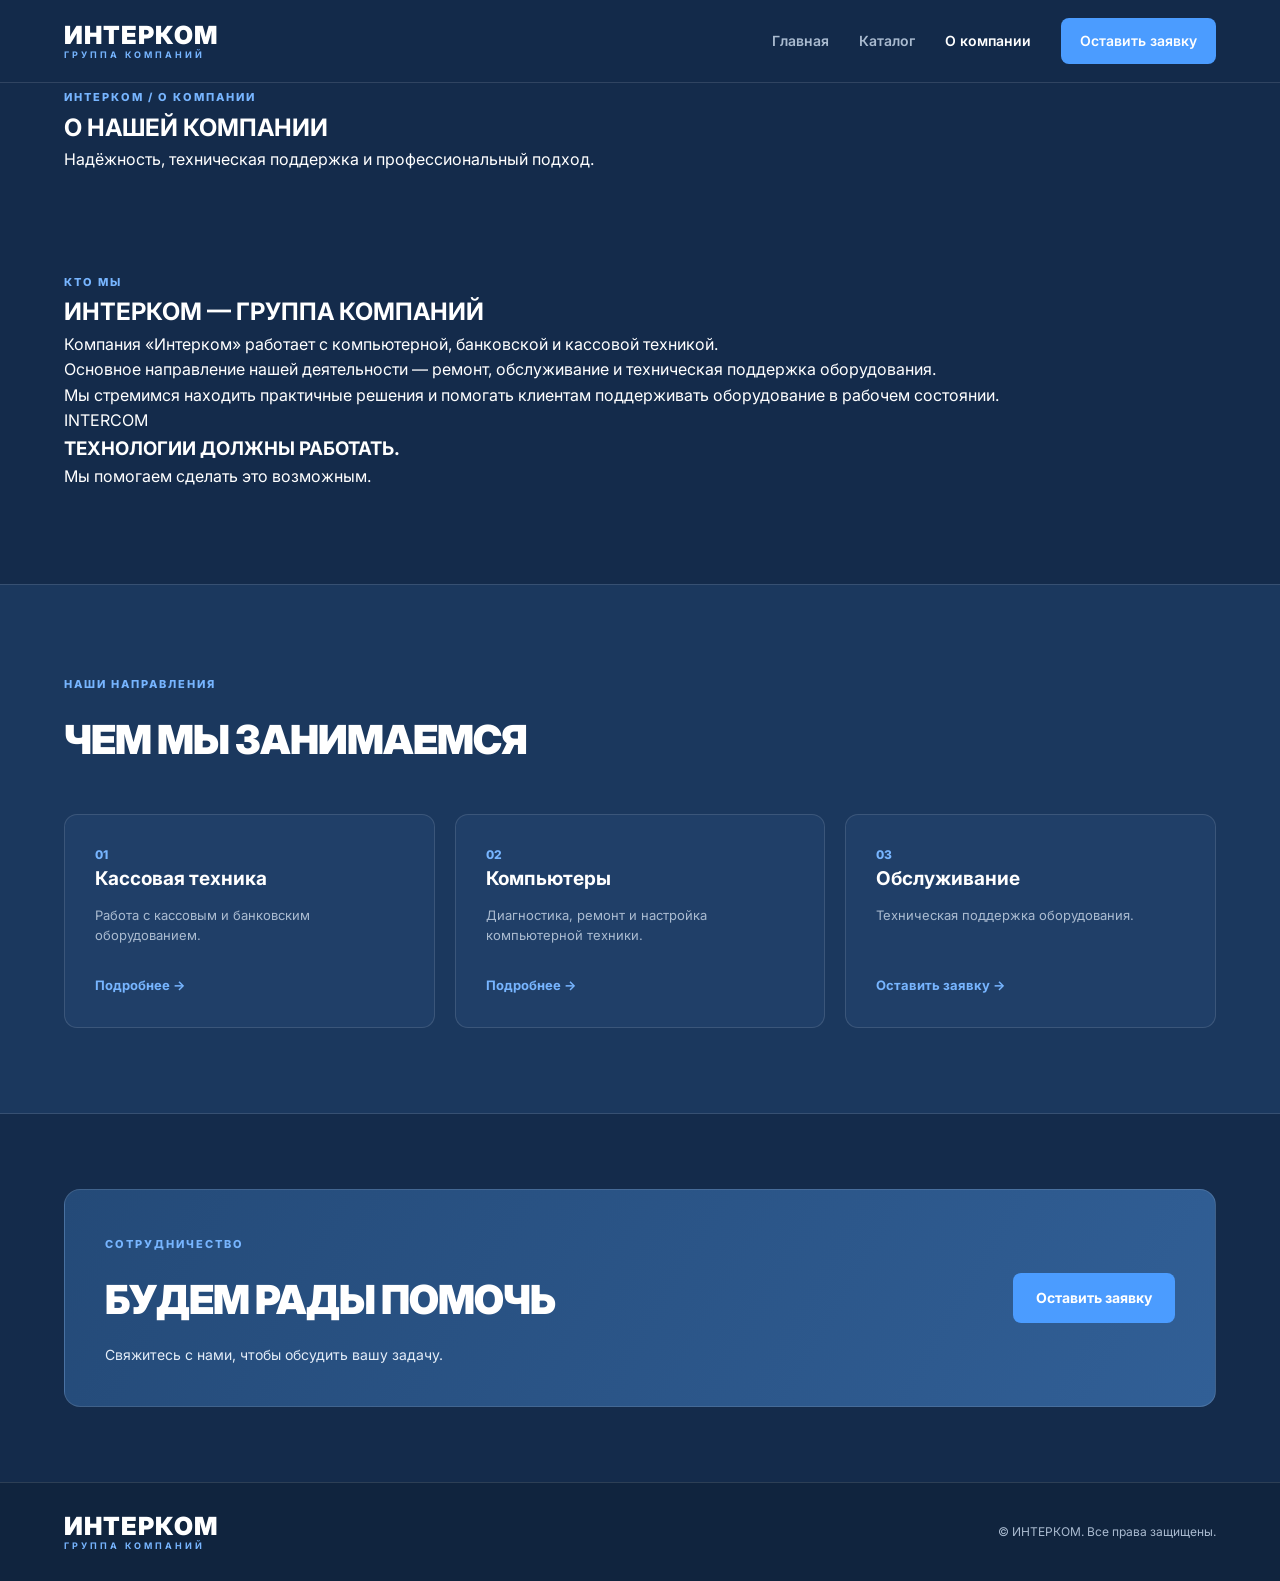
==== about.html @ 5767acc3 "Create about.html" ====
<!DOCTYPE html>
<html lang="ru">
<head>
    <meta charset="UTF-8">
    <meta name="viewport" content="width=device-width, initial-scale=1.0">
    <title>О компании — ИНТЕРКОМ</title>
    <link rel="stylesheet" href="style.css">
</head>
<body>

<header class="header">
    <div class="container nav-container">
        <a href="index.html" class="logo">
            <span>ИНТЕРКОМ</span>
            <small>ГРУППА КОМПАНИЙ</small>
        </a>

        <nav class="navigation">
            <a href="index.html">Главная</a>
            <a href="catalog.html">Каталог</a>
            <a href="about.html" class="active">О компании</a>
            <a href="request.html" class="nav-button">Оставить заявку</a>
        </nav>
    </div>
</header>

<main>
    <section class="page-hero">
        <div class="container">
            <span class="eyebrow">ИНТЕРКОМ / О КОМПАНИИ</span>
            <h1>О НАШЕЙ <span>КОМПАНИИ</span></h1>
            <p>Надёжность, техническая поддержка и профессиональный подход.</p>
        </div>
    </section>

    <section class="section">
        <div class="container about-page-grid">

            <div class="about-main">
                <span class="eyebrow">КТО МЫ</span>
                <h2>ИНТЕРКОМ — ГРУППА КОМПАНИЙ</h2>

                <p>
                    Компания «Интерком» работает с компьютерной,
                    банковской и кассовой техникой.
                </p>

                <p>
                    Основное направление нашей деятельности —
                    ремонт, обслуживание и техническая поддержка
                    оборудования.
                </p>

                <p>
                    Мы стремимся находить практичные решения
                    и помогать клиентам поддерживать оборудование
                    в рабочем состоянии.
                </p>
            </div>

            <div class="about-highlight">
                <span class="about-highlight-number">INTERCOM</span>
                <h3>ТЕХНОЛОГИИ ДОЛЖНЫ РАБОТАТЬ.</h3>
                <p>Мы помогаем сделать это возможным.</p>
            </div>

        </div>
    </section>

    <section class="about-preview">
        <div class="container">
            <div class="section-heading">
                <span class="eyebrow">НАШИ НАПРАВЛЕНИЯ</span>
                <h2>ЧЕМ МЫ ЗАНИМАЕМСЯ</h2>
            </div>

            <div class="service-grid">
                <article class="service-card">
                    <div class="service-number">01</div>
                    <h3>Кассовая техника</h3>
                    <p>Работа с кассовым и банковским оборудованием.</p>
                    <a href="catalog.html#cash">Подробнее →</a>
                </article>

                <article class="service-card">
                    <div class="service-number">02</div>
                    <h3>Компьютеры</h3>
                    <p>Диагностика, ремонт и настройка компьютерной техники.</p>
                    <a href="catalog.html#computers">Подробнее →</a>
                </article>

                <article class="service-card">
                    <div class="service-number">03</div>
                    <h3>Обслуживание</h3>
                    <p>Техническая поддержка оборудования.</p>
                    <a href="request.html">Оставить заявку →</a>
                </article>
            </div>
        </div>
    </section>

    <section class="cta-section">
        <div class="container cta-content">
            <div>
                <span class="eyebrow">СОТРУДНИЧЕСТВО</span>
                <h2>БУДЕМ РАДЫ ПОМОЧЬ</h2>
                <p>Свяжитесь с нами, чтобы обсудить вашу задачу.</p>
            </div>

            <a href="request.html" class="button primary">Оставить заявку</a>
        </div>
    </section>
</main>

<footer class="footer">
    <div class="container footer-content">
        <div class="logo">
            <span>ИНТЕРКОМ</span>
            <small>ГРУППА КОМПАНИЙ</small>
        </div>
        <p>© <span id="year"></span> ИНТЕРКОМ. Все права защищены.</p>
    </div>
</footer>

<script src="script.js"></script>
</body>
</html>
---- style.css ----
@import url('https://fonts.googleapis.com/css2?family=Inter:wght@400;500;600;700;800;900&display=swap');

:root {
    --bg: #142b4b;
    --bg-light: #1b385e;
    --card: #203f68;
    --card-hover: #294d7b;
    --blue: #4b9cff;
    --blue-light: #77b5ff;
    --white: #ffffff;
    --text: #e4edf8;
    --muted: #aabbd0;
    --border: rgba(255,255,255,0.12);
}

* {
    margin: 0;
    padding: 0;
    box-sizing: border-box;
}

html {
    scroll-behavior: smooth;
}

body {
    font-family: 'Inter', Arial, sans-serif;
    background: var(--bg);
    color: var(--white);
    line-height: 1.6;
}

a {
    color: inherit;
    text-decoration: none;
}

.container {
    width: min(1160px, 90%);
    margin: 0 auto;
}

/* HEADER */

.header {
    position: sticky;
    top: 0;
    z-index: 100;
    background: rgba(20,43,75,0.94);
    backdrop-filter: blur(14px);
    border-bottom: 1px solid var(--border);
}

.nav-container {
    min-height: 82px;
    display: flex;
    justify-content: space-between;
    align-items: center;
    gap: 25px;
}

.logo {
    display: flex;
    flex-direction: column;
    line-height: 1.1;
    flex-shrink: 0;
}

.logo span {
    font-size: 25px;
    font-weight: 900;
    letter-spacing: 1px;
}

.logo small {
    font-size: 9px;
    color: var(--blue-light);
    font-weight: 700;
    letter-spacing: 3px;
}

.navigation {
    display: flex;
    align-items: center;
    gap: 30px;
}

.navigation a {
    color: var(--muted);
    font-size: 14px;
    font-weight: 600;
    transition: 0.25s;
}

.navigation a:hover,
.navigation a.active {
    color: var(--white);
}

.navigation .nav-button {
    padding: 12px 19px;
    background: var(--blue);
    color: white;
    border-radius: 8px;
}

.navigation .nav-button:hover {
    background: var(--blue-light);
    color: #102744;
}

/* BUTTONS */

.button {
    display: inline-flex;
    justify-content: center;
    align-items: center;
    padding: 14px 23px;
    border-radius: 8px;
    font-size: 14px;
    font-weight: 700;
    transition: 0.25s;
}

.primary {
    background: var(--blue);
    color: white;
}

.primary:hover {
    background: var(--blue-light);
    color: #102744;
    transform: translateY(-3px);
}

.secondary {
    border: 1px solid var(--border);
    color: white;
}

.secondary:hover {
    background: var(--card);
}

/* HERO */

.hero {
    padding: 110px 0;
    background:
        radial-gradient(circle at 80% 40%, rgba(75,156,255,0.16), transparent 35%),
        linear-gradient(120deg, #142b4b, #1b385e);
    overflow: hidden;
}

.hero-content {
    display: grid;
    grid-template-columns: 1.1fr 0.9fr;
    align-items: center;
    gap: 65px;
}

.eyebrow {
    color: var(--blue-light);
    font-size: 11px;
    font-weight: 800;
    letter-spacing: 2px;
}

.hero h1 {
    font-size: clamp(42px, 6vw, 72px);
    line-height: 1.08;
    font-weight: 900;
    margin: 23px 0;
    letter-spacing: -2px;
}

.hero h1 span {
    color: var(--blue);
}

.hero-text > p {
    color: var(--muted);
    max-width: 490px;
    font-size: 16px;
    margin-bottom: 30px;
}

.hero-buttons {
    display: flex;
    flex-wrap: wrap;
    gap: 13px;
}

.hero-decoration {
    display: flex;
    flex-direction: column;
    gap: 18px;
}

.decoration-card {
    padding: 28px;
    background: linear-gradient(135deg, #294d7b, #203f68);
    border: 1px solid var(--border);
    border-radius: 16px;
    box-shadow: 0 20px 50px rgba(0,0,0,0.15);
}

.decoration-card.second {
    margin-left: 55px;
}

.decoration-icon {
    color: var(--blue-light);
    font-size: 13px;
    font-weight: 800;
}

.decoration-card h3 {
    font-size: 21px;
    margin: 10px 0 5px;
}

.decoration-card p {
    color: var(--muted);
    font-size: 13px;
}

/* SECTIONS */

.section {
    padding: 95px 0;
}

.section-heading {
    margin-bottom: 42px;
}

.section-heading h2,
.about-content h2,
.cta-content h2 {
    font-size: clamp(28px, 4vw, 40px);
    font-weight: 900;
    margin: 12px 0;
    letter-spacing: -1px;
}

.section-heading > p {
    color: var(--muted);
    font-size: 14px;
}

.service-grid {
    display: grid;
    grid-template-columns: repeat(3, 1fr);
    gap: 20px;
}

.service-card {
    position: relative;
    padding: 30px;
    background: var(--card);
    border: 1px solid var(--border);
    border-radius: 13px;
    transition: 0.3s;
}

.service-card:hover {
    transform: translateY(-7px);
    background: var(--card-hover);
    border-color: rgba(75,156,255,0.5);
}

.service-number {
    color: var(--blue-light);
    font-size: 12px;
    font-weight: 800;
}

.service-icon {
    font-size: 32px;
    color: var(--blue-light);
    margin: 22px 0 12px;
}

.service-card h3 {
    font-size: 19px;
    margin-bottom: 10px;
}

.service-card p {
    color: var(--muted);
    font-size: 13px;
    min-height: 45px;
    margin-bottom: 22px;
}

.service-card a,
.text-link {
    color: var(--blue-light);
    font-size: 13px;
    font-weight: 700;
}

.service-card a:hover,
.text-link:hover {
    color: white;
}

/* ABOUT PREVIEW */

.about-preview {
    padding: 85px 0;
    background: var(--bg-light);
    border-top: 1px solid var(--border);
    border-bottom: 1px solid var(--border);
}

.about-content {
    display: grid;
    grid-template-columns: 1fr 1fr;
    gap: 60px;
    align-items: center;
}

.about-content p {
    color: var(--muted);
    font-size: 15px;
    margin-bottom: 22px;
}

/* CTA */

.cta-section {
    padding: 75px 0;
}

.cta-content {
    display: flex;
    align-items: center;
    justify-content: space-between;
    gap: 30px;
    padding: 40px;
    border-radius: 16px;
    background: linear-gradient(120deg, #244a78, #315f96);
    border: 1px solid var(--border);
}

.cta-content p {
    color: var(--text);
    font-size: 14px;
}

/* FOOTER */

.footer {
    border-top: 1px solid var(--border);
    padding: 30px 0;
    background: #10243e;
}

.footer-content {
    display: flex;
    justify-content: space-between;
    align-items: center;
    gap: 20px;
}

.footer-content > p {
    color: var(--muted);
    font-size: 12px;
}

/* RESPONSIVE */

@media (max-width: 850px) {
    .nav-container {
        flex-direction: column;
        padding: 18px 0;
    }

    .navigation {
        justify-content: center;
        flex-wrap: wrap;
        gap: 15px;
    }

    .hero-content {
        grid-template-columns: 1fr;
        gap: 40px;
    }

    .hero {
        padding: 75px 0;
    }

    .service-grid {
        grid-template-columns: repeat(2, 1fr);
    }
}

@media (max-width: 580px) {
    .navigation {
        gap: 12px;
    }

    .navigation a {
        font-size: 12px;
    }

    .navigation .nav-button {
        padding: 9px 12px;
    }

    .hero h1 {
        font-size: 43px;
    }

    .service-grid {
        grid-template-columns: 1fr;
    }

    .about-content {
        grid-template-columns: 1fr;
        gap: 20px;
    }

    .cta-content {
        flex-direction: column;
        align-items: flex-start;
        padding: 27px;
    }

    .footer-content {
        flex-direction: column;
        align-items: flex-start;
    }

    .decoration-card.second {
        margin-left: 20px;
    }
}
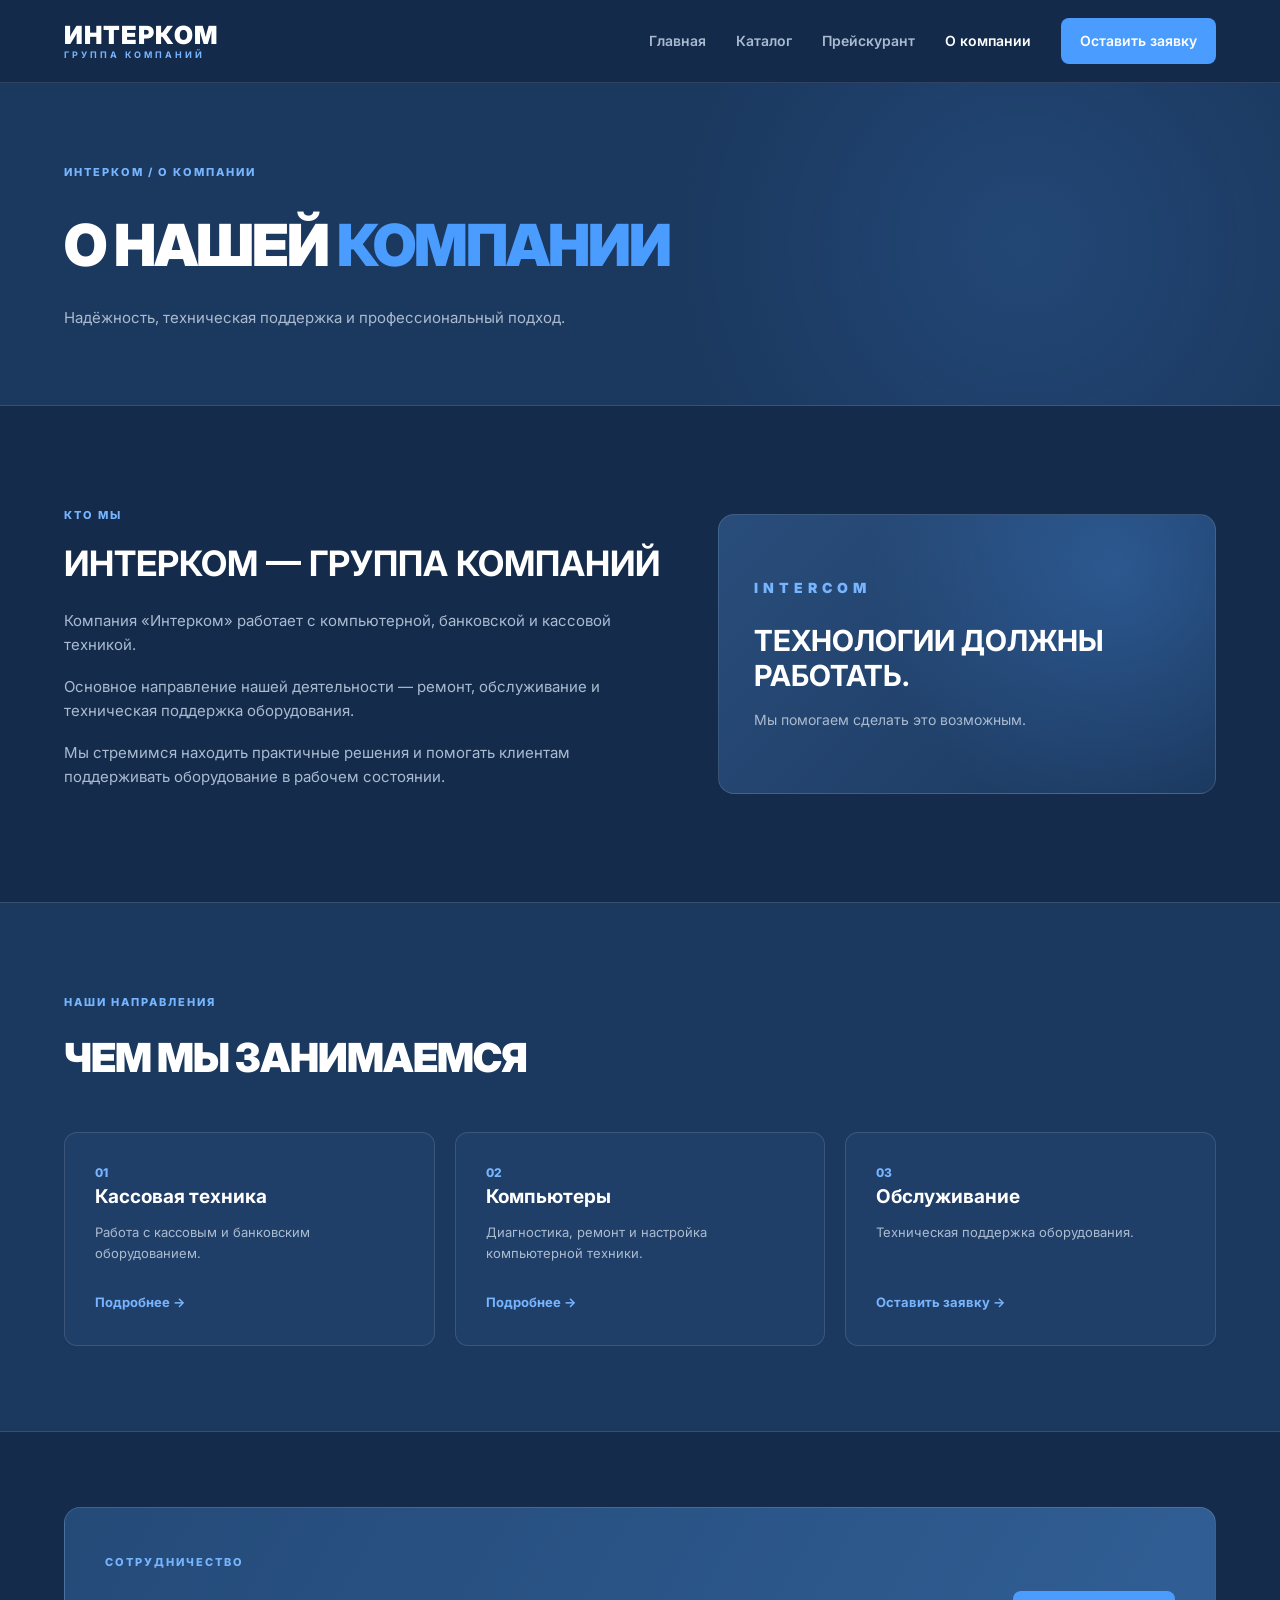
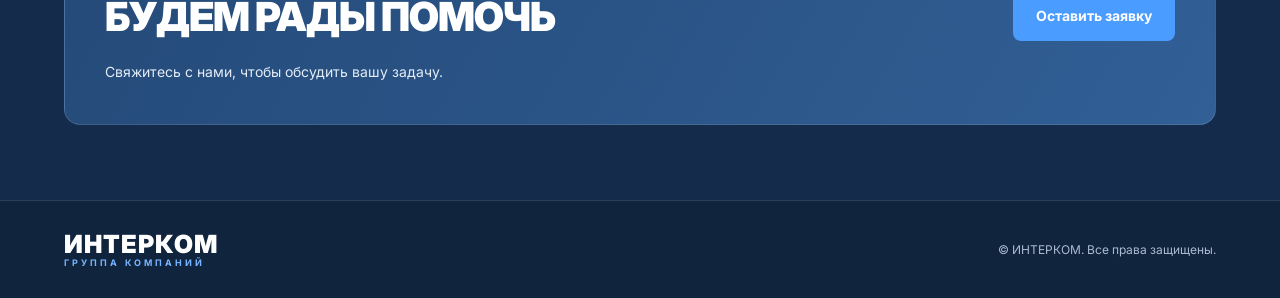
==== commit af44219b: "Add link to price page in navigation" ====
--- a/about.html
+++ b/about.html
@@ -18,6 +18,7 @@
         <nav class="navigation">
             <a href="index.html">Главная</a>
             <a href="catalog.html">Каталог</a>
+            <a href="price.html">Прейскурант</a>
             <a href="about.html" class="active">О компании</a>
             <a href="request.html" class="nav-button">Оставить заявку</a>
         </nav>
--- a/style.css
+++ b/style.css
@@ -40,7 +40,9 @@
     margin: 0 auto;
 }
 
-/* HEADER */
+/* =====================================
+   HEADER
+===================================== */
 
 .header {
     position: sticky;
@@ -109,7 +111,9 @@
     color: #102744;
 }
 
-/* BUTTONS */
+/* =====================================
+   BUTTONS
+===================================== */
 
 .button {
     display: inline-flex;
@@ -142,7 +146,9 @@
     background: var(--card);
 }
 
-/* HERO */
+/* =====================================
+   HERO
+===================================== */
 
 .hero {
     padding: 110px 0;
@@ -225,7 +231,9 @@
     font-size: 13px;
 }
 
-/* SECTIONS */
+/* =====================================
+   SECTIONS
+===================================== */
 
 .section {
     padding: 95px 0;
@@ -306,7 +314,9 @@
     color: white;
 }
 
-/* ABOUT PREVIEW */
+/* =====================================
+   ABOUT PREVIEW
+===================================== */
 
 .about-preview {
     padding: 85px 0;
@@ -328,7 +338,9 @@
     margin-bottom: 22px;
 }
 
-/* CTA */
+/* =====================================
+   CTA
+===================================== */
 
 .cta-section {
     padding: 75px 0;
@@ -350,7 +362,9 @@
     font-size: 14px;
 }
 
-/* FOOTER */
+/* =====================================
+   FOOTER
+===================================== */
 
 .footer {
     border-top: 1px solid var(--border);
@@ -370,9 +384,335 @@
     font-size: 12px;
 }
 
-/* RESPONSIVE */
+/* =====================================
+   REQUEST PAGE
+===================================== */
+
+.request-layout {
+    display: grid;
+    grid-template-columns: 0.9fr 1.1fr;
+    gap: 65px;
+    align-items: start;
+}
+
+.request-info h2 {
+    font-size: 34px;
+    line-height: 1.2;
+    margin: 15px 0 20px;
+}
+
+.request-info > p {
+    color: var(--muted);
+    font-size: 15px;
+    margin-bottom: 35px;
+}
+
+.request-benefit {
+    display: flex;
+    gap: 18px;
+    align-items: flex-start;
+    margin-bottom: 25px;
+}
+
+.request-benefit > span {
+    color: var(--blue-light);
+    font-size: 14px;
+    font-weight: 900;
+    padding: 12px;
+    background: var(--card);
+    border-radius: 8px;
+}
+
+.request-benefit h3 {
+    font-size: 16px;
+    margin-bottom: 5px;
+}
+
+.request-benefit p {
+    color: var(--muted);
+    font-size: 13px;
+}
+
+.request-form-card {
+    background: var(--card);
+    border: 1px solid var(--border);
+    border-radius: 16px;
+    padding: 35px;
+}
+
+.request-form-card h2 {
+    font-size: 25px;
+    margin-bottom: 7px;
+}
+
+.form-description {
+    color: var(--muted);
+    font-size: 13px;
+    margin-bottom: 27px;
+}
+
+#request-form {
+    display: flex;
+    flex-direction: column;
+}
+
+#request-form label {
+    font-size: 13px;
+    font-weight: 700;
+    margin: 16px 0 8px;
+}
+
+#request-form input,
+#request-form select,
+#request-form textarea {
+    width: 100%;
+    padding: 14px;
+    color: white;
+    background: #172f4f;
+    border: 1px solid var(--border);
+    border-radius: 8px;
+    outline: none;
+    font-family: inherit;
+    font-size: 14px;
+    transition: 0.2s;
+}
+
+#request-form input:focus,
+#request-form select:focus,
+#request-form textarea:focus {
+    border-color: var(--blue);
+    box-shadow: 0 0 0 3px rgba(75,156,255,0.12);
+}
+
+#request-form input::placeholder,
+#request-form textarea::placeholder {
+    color: #8fa5bf;
+}
+
+#request-form select option {
+    background: #172f4f;
+    color: white;
+}
+
+#request-form textarea {
+    resize: vertical;
+    min-height: 120px;
+}
+
+.form-submit {
+    width: 100%;
+    border: none;
+    cursor: pointer;
+    font-family: inherit;
+    margin-top: 25px;
+}
+
+.form-status {
+    margin-top: 15px;
+    font-size: 13px;
+    color: var(--blue-light);
+}
+
+/* =====================================
+   ABOUT PAGE
+===================================== */
+
+.about-page-grid {
+    display: grid;
+    grid-template-columns: 1.1fr 0.9fr;
+    gap: 45px;
+    align-items: center;
+}
+
+.about-main h2 {
+    font-size: 35px;
+    line-height: 1.2;
+    margin: 15px 0 25px;
+}
+
+.about-main p {
+    color: var(--muted);
+    font-size: 15px;
+    margin-bottom: 18px;
+}
+
+.about-highlight {
+    padding: 45px 35px;
+    min-height: 280px;
+    display: flex;
+    flex-direction: column;
+    justify-content: center;
+    border: 1px solid var(--border);
+    border-radius: 16px;
+    background:
+        radial-gradient(circle at 80% 20%, rgba(75,156,255,0.25), transparent 55%),
+        linear-gradient(135deg, #294d7b, #1b385e);
+}
+
+.about-highlight-number {
+    font-size: 14px;
+    color: var(--blue-light);
+    font-weight: 900;
+    letter-spacing: 5px;
+    margin-bottom: 25px;
+}
+
+.about-highlight h3 {
+    font-size: 29px;
+    line-height: 1.2;
+    margin-bottom: 15px;
+}
+
+.about-highlight p {
+    color: var(--muted);
+    font-size: 14px;
+}
+
+/* =====================================
+   CATALOG PAGE
+===================================== */
+
+.page-hero {
+    padding: 75px 0;
+    background:
+        radial-gradient(circle at 80% 50%, rgba(75,156,255,0.15), transparent 35%),
+        var(--bg-light);
+    border-bottom: 1px solid var(--border);
+}
+
+.page-hero h1 {
+    font-size: clamp(38px, 5vw, 58px);
+    font-weight: 900;
+    margin: 15px 0;
+    letter-spacing: -2px;
+}
+
+.page-hero h1 span {
+    color: var(--blue);
+}
+
+.page-hero p {
+    color: var(--muted);
+    font-size: 15px;
+}
+
+/* CATEGORY */
+
+.catalog-category {
+    margin-bottom: 85px;
+    scroll-margin-top: 110px;
+}
+
+.category-heading {
+    margin-bottom: 35px;
+}
+
+.category-heading h2 {
+    font-size: clamp(25px, 4vw, 36px);
+    font-weight: 900;
+    margin: 10px 0;
+    letter-spacing: -1px;
+}
+
+.category-heading p {
+    color: var(--muted);
+    font-size: 14px;
+}
+
+.centered-heading {
+    text-align: center !important;
+}
+
+/* CATALOG GRID */
+
+.catalog-grid {
+    display: grid;
+    grid-template-columns: repeat(4, minmax(0, 1fr));
+    gap: 28px 22px;
+}
+
+/* CATEGORY TILE */
+
+.catalog-tile {
+    display: block;
+    min-width: 0;
+    text-align: center;
+    transition: transform 0.3s ease;
+}
+
+.catalog-tile:hover {
+    transform: translateY(-7px);
+}
+
+/* IMAGE AREA */
+
+.catalog-image {
+    width: 100%;
+    aspect-ratio: 1 / 1;
+    display: flex;
+    justify-content: center;
+    align-items: center;
+    overflow: hidden;
+    padding: 15px;
+    background: #eaf2fb;
+    border: 1px solid rgba(255,255,255,0.15);
+    border-radius: 13px;
+    box-shadow: 0 8px 25px rgba(0,0,0,0.12);
+    transition: 0.3s ease;
+}
+
+.catalog-tile:hover .catalog-image {
+    box-shadow: 0 15px 35px rgba(0,0,0,0.22);
+    border-color: var(--blue);
+}
+
+/* TEMPORARY IMAGE LABELS */
+
+.catalog-image span {
+    color: #244a78;
+    font-size: 40px;
+    font-weight: 900;
+    letter-spacing: 3px;
+}
+
+/* CATEGORY TITLE */
+
+.catalog-tile h3 {
+    color: var(--blue-light);
+    font-size: 14px;
+    font-weight: 700;
+    line-height: 1.45;
+    margin-top: 14px;
+    transition: 0.25s;
+}
+
+.catalog-tile:hover h3 {
+    color: white;
+}
+
+/* =====================================
+   CENTERED REQUEST FORM
+===================================== */
+
+.request-centered {
+    display: flex;
+    justify-content: center;
+    align-items: flex-start;
+}
+
+.request-compact {
+    width: 100%;
+    max-width: 640px;
+    margin: 0 auto;
+    flex: none;
+}
+
+/* =====================================
+   RESPONSIVE
+===================================== */
 
 @media (max-width: 850px) {
+
     .nav-container {
         flex-direction: column;
         padding: 18px 0;
@@ -396,9 +736,33 @@
     .service-grid {
         grid-template-columns: repeat(2, 1fr);
     }
+
+    .request-layout,
+    .about-page-grid {
+        grid-template-columns: 1fr;
+        gap: 35px;
+    }
+
+    .catalog-grid {
+        grid-template-columns: repeat(3, minmax(0, 1fr));
+        gap: 25px 18px;
+    }
+}
+
+@media (max-width: 750px) {
+
+    .catalog-grid {
+        grid-template-columns: repeat(2, minmax(0, 1fr));
+        gap: 22px 16px;
+    }
+
+    .catalog-category {
+        margin-bottom: 65px;
+    }
 }
 
 @media (max-width: 580px) {
+
     .navigation {
         gap: 12px;
     }
@@ -438,4 +802,44 @@
     .decoration-card.second {
         margin-left: 20px;
     }
-}
+
+    .request-form-card {
+        padding: 23px;
+    }
+
+    .request-info h2,
+    .about-main h2 {
+        font-size: 28px;
+    }
+
+    .about-highlight {
+        padding: 30px 25px;
+    }
+
+    .about-highlight h3 {
+        font-size: 24px;
+    }
+
+    .page-hero {
+        padding: 55px 0;
+    }
+}
+
+@media (max-width: 380px) {
+
+    .catalog-grid {
+        grid-template-columns: 1fr;
+    }
+}
+/* Центрирование заголовков категорий каталога */
+.category-heading.centered-heading {
+    text-align: center;
+    margin-left: auto;
+    margin-right: auto;
+}
+
+.category-heading.centered-heading .eyebrow,
+.category-heading.centered-heading h2,
+.category-heading.centered-heading p {
+    text-align: center;
+}
